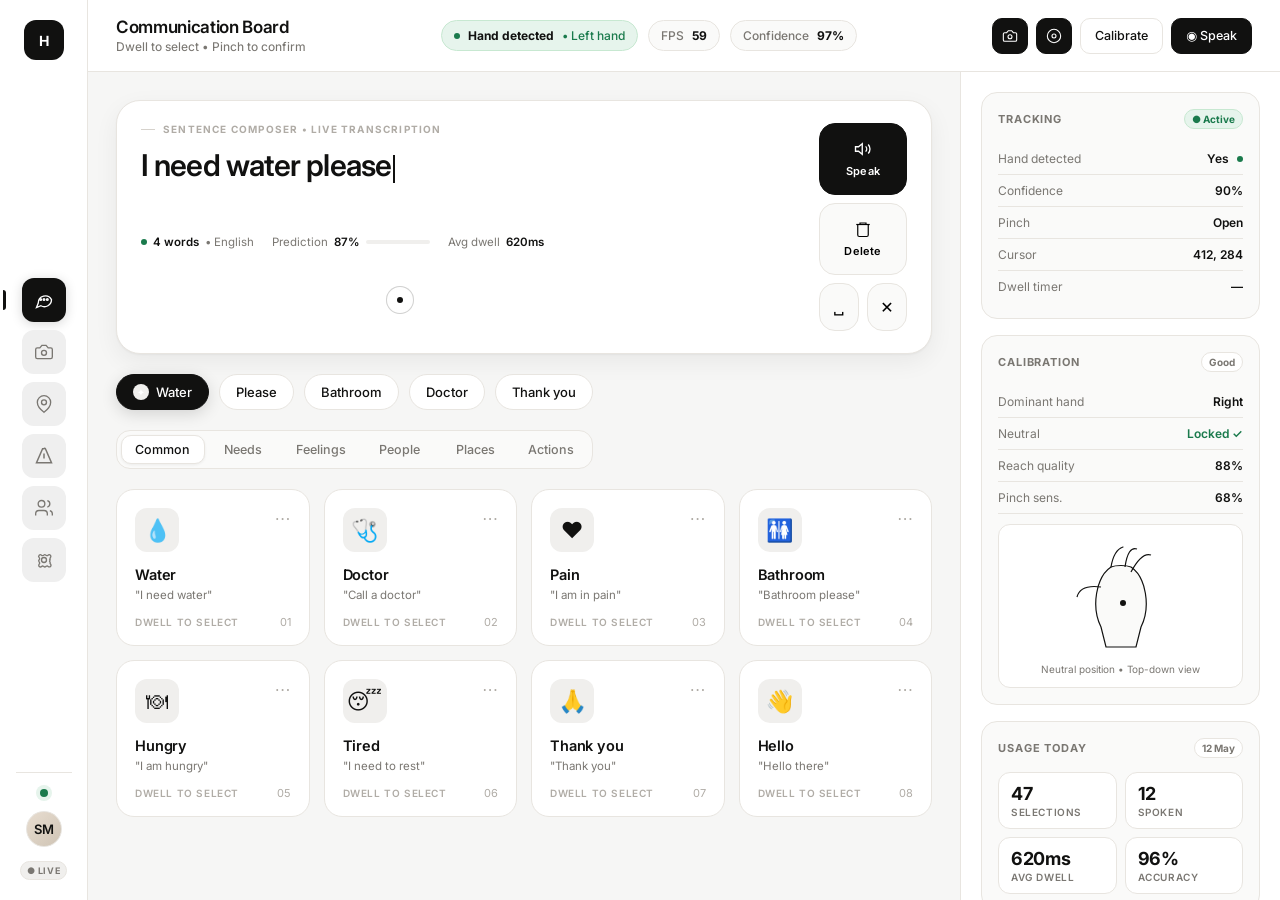
==== Index (3).html @ 5eed55e4 "Match frontend UI design with exact warm-stone aesthetic from Index (3).html" ====
<!DOCTYPE html>
<html lang="en">
<head>
<meta charset="UTF-8">
<meta name="viewport" content="width=1440, initial-scale=1">
<title>HANDVO — Assistive Communication</title>
<link rel="preconnect" href="https://fonts.googleapis.com">
<style>
@import url('https://fonts.googleapis.com/css2?family=Inter:wght@400;500;600;700&display=swap');
:root{
  --bg:#F6F6F5;
  --surface:#FFFFFF;
  --surface-2:#FAFAF9;
  --elevated:#FFFFFF;
  --border:#E8E5E0;
  --border-strong:#D6D2CC;
  --text:#111110;
  --text-2:#7A7772;
  --text-3:#B0ACA6;
  --accent:#111110;
  --accent-2:#2A2A28;
  --accent-soft:#F0EFED;
  --success:#1A7A4C;
  --success-bg:#E6F4EC;
  --warning:#8A6A00;
  --warning-bg:#FBF2D5;
  --danger:#B42318;
  --danger-bg:#FEECEB;
  --shadow:0 1px 2px rgba(17,17,16,0.04), 0 8px 24px rgba(17,17,16,0.06);
  --shadow-lg:0 2px 8px rgba(17,17,16,0.06), 0 16px 48px rgba(17,17,16,0.08);
  --r-12:12px; --r-18:18px; --r-24:24px;
  --sidebar-w:88px;
  --header-h:72px;
  --right-w:320px;
}
*{margin:0;padding:0;box-sizing:border-box}
html,body{height:100%;background:var(--bg);color:var(--text);font-family:'Inter',system-ui,-apple-system,sans-serif;-webkit-font-smoothing:antialiased;overflow:hidden;cursor:none!important}
button,input{font:inherit}
button{cursor:none!important}
::-webkit-scrollbar{width:6px;height:6px}
::-webkit-scrollbar-thumb{background:#D6D2CC;border-radius:10px}

/* LAYOUT */
.app{display:flex;height:100vh;width:100vw}
.sidebar{width:var(--sidebar-w);background:var(--surface);border-right:1px solid var(--border);display:flex;flex-direction:column;align-items:center;padding:20px 0;z-index:20;flex-shrink:0}
.logo{width:40px;height:40px;background:var(--accent);color:white;border-radius:12px;display:grid;place-items:center;font-weight:700;font-size:14px;letter-spacing:-0.02em;margin-bottom:28px}
.nav{display:flex;flex-direction:column;gap:8px;flex:1;align-items:center;justify-content:center}
.nav-item{width:44px;height:44px;border-radius:12px;display:grid;place-items:center;color:var(--text-2);position:relative;transition:all .2s;border:1px solid transparent}
.nav-item:hover{background:var(--accent-soft);color:var(--text)}
.nav-item.active{background:var(--accent);color:white;box-shadow:0 2px 12px rgba(0,0,0,0.16)}
.nav-item.active::before{content:'';position:absolute;left:-20px;top:50%;transform:translateY(-50%);width:3px;height:20px;background:var(--accent);border-radius:0 3px 3px 0}
.tooltip{position:absolute;left:64px;top:50%;transform:translateY(-50%) translateX(-6px);background:var(--accent);color:white;font-size:12px;font-weight:500;padding:6px 10px;border-radius:8px;white-space:nowrap;opacity:0;pointer-events:none;transition:.18s;z-index:100}
.nav-item:hover .tooltip{opacity:1;transform:translateY(-50%) translateX(0)}
.sidebar-bottom{display:flex;flex-direction:column;align-items:center;gap:14px;margin-top:auto;padding-top:16px;border-top:1px solid var(--border);width:56px}
.avatar{width:36px;height:36px;border-radius:50%;background:linear-gradient(135deg,#E8DDD0,#CFC4B5);border:1px solid var(--border);display:grid;place-items:center;font-size:13px;font-weight:600}
.status-dot{width:8px;height:8px;border-radius:50%;background:var(--success);box-shadow:0 0 0 4px var(--success-bg);animation:pulse 2s infinite}
.offline-badge{font-size:9px;font-weight:700;letter-spacing:.06em;padding:3px 6px;border-radius:20px;background:var(--accent-soft);color:var(--text-2);border:1px solid var(--border)}

.main{flex:1;display:flex;flex-direction:column;min-width:0;background:var(--bg)}
.header{height:var(--header-h);background:var(--surface);border-bottom:1px solid var(--border);display:flex;align-items:center;justify-content:space-between;padding:0 28px;flex-shrink:0}
.header-left h1{font-size:17px;font-weight:600;letter-spacing:-0.02em}
.header-left p{font-size:12px;color:var(--text-2);margin-top:2px;font-weight:450}
.header-center{display:flex;align-items:center;gap:10px}
.pill{display:flex;align-items:center;gap:8px;padding:7px 12px;border-radius:100px;background:var(--surface-2);border:1px solid var(--border);font-size:12px;font-weight:500;color:var(--text-2)}
.pill b{color:var(--text)}
.pill.live{border-color:#C7E8D1;background:var(--success-bg);color:var(--success)}
.pill-dot{width:6px;height:6px;border-radius:50%;background:currentColor}
.header-right{display:flex;align-items:center;gap:8px}
.h-btn{height:36px;padding:0 14px;border-radius:10px;border:1px solid var(--border);background:var(--surface);font-size:12.5px;font-weight:500;color:var(--text);display:flex;align-items:center;gap:7px;transition:all .15s}
.h-btn:hover{background:var(--accent-soft);border-color:var(--border-strong);transform:translateY(-1px)}
.h-btn.primary{background:var(--accent);color:white;border-color:var(--accent)}
.h-btn.primary:hover{background:var(--accent-2)}
.icon-btn{width:36px;height:36px;border-radius:10px;border:1px solid var(--border);background:var(--surface);display:grid;place-items:center;color:var(--text-2);transition:.15s}
.icon-btn:hover{background:var(--accent-soft);color:var(--text)}
.icon-btn.active{background:var(--accent);color:white;border-color:var(--accent)}

/* CONTENT */
.content-area{flex:1;display:flex;overflow:hidden}
.center{flex:1;overflow-y:auto;padding:28px;display:flex;flex-direction:column;gap:20px}
.right{width:var(--right-w);background:var(--surface);border-left:1px solid var(--border);padding:20px;display:flex;flex-direction:column;gap:16px;overflow-y:auto;flex-shrink:0}

/* COMPOSER */
.composer{background:var(--elevated);border:1px solid var(--border);border-radius:var(--r-24);padding:22px 24px;box-shadow:var(--shadow);display:flex;gap:20px}
.composer-main{flex:1;min-width:0}
.composer-label{font-size:10px;font-weight:700;letter-spacing:.12em;color:var(--text-3);text-transform:uppercase;margin-bottom:12px;display:flex;align-items:center;gap:8px}
.composer-label i{width:14px;height:1px;background:var(--border-strong);display:inline-block}
.sentence{font-size:30px;font-weight:600;letter-spacing:-0.03em;line-height:1.2;min-height:72px;word-break:break-word}
.sentence .cursor{display:inline-block;width:2px;height:28px;background:var(--text);margin-left:2px;vertical-align:text-bottom;animation:blink 1s step-end infinite}
.meta-row{display:flex;gap:18px;margin-top:16px}
.meta{font-size:11.5px;color:var(--text-2);display:flex;align-items:center;gap:6px}
.meta b{color:var(--text);font-weight:600}
.conf-bar{width:64px;height:4px;background:var(--accent-soft);border-radius:10px;overflow:hidden}
.conf-fill{height:100%;background:var(--accent);border-radius:10px;transition:width .6s ease}
.composer-actions{display:flex;flex-direction:column;gap:8px}
.act-btn{width:88px;height:72px;border-radius:16px;border:1px solid var(--border);background:var(--surface-2);display:flex;flex-direction:column;align-items:center;justify-content:center;gap:6px;transition:all .18s}
.act-btn:hover{transform:translateY(-2px);box-shadow:var(--shadow);border-color:var(--border-strong);background:var(--surface)}
.act-btn.primary{background:var(--accent);color:white;border-color:var(--accent)}
.act-btn.primary:hover{background:var(--accent-2)}
.act-btn span{font-size:11px;font-weight:600;letter-spacing:.02em}

/* CHIPS */
.chips{display:flex;gap:10px;flex-wrap:wrap}
.chip{padding:9px 16px;border-radius:100px;border:1px solid var(--border);background:var(--surface);font-size:13px;font-weight:500;color:var(--text);transition:all .18s;display:flex;align-items:center;gap:7px}
.chip:hover{transform:translateY(-1px);box-shadow:var(--shadow);border-color:var(--border-strong)}
.chip.selected{background:var(--accent);color:white;border-color:var(--accent);box-shadow:0 4px 16px rgba(0,0,0,0.14)}
.chip .spark{width:16px;height:16px;border-radius:50%;background:var(--accent-soft);display:grid;place-items:center;font-size:10px}

/* SEGMENTED */
.seg{position:relative;display:flex;background:var(--surface-2);border:1px solid var(--border);border-radius:14px;padding:4px;gap:2px;width:fit-content}
.seg-indicator{position:absolute;top:4px;left:4px;height:calc(100% - 8px);background:var(--surface);border:1px solid var(--border);border-radius:10px;box-shadow:0 1px 3px rgba(0,0,0,0.06);transition:all .32s cubic-bezier(.2,.8,.2,1);z-index:0}
.seg-btn{position:relative;z-index:1;padding:7px 14px;border-radius:10px;border:0;background:transparent;font-size:12.5px;font-weight:500;color:var(--text-2);transition:color .2s;min-width:74px;text-align:center}
.seg-btn.active{color:var(--text)}

/* GRID */
.phrase-grid{display:grid;grid-template-columns:repeat(4,1fr);gap:14px}
.p-card{background:var(--surface);border:1px solid var(--border);border-radius:var(--r-18);padding:18px 18px 16px;position:relative;overflow:hidden;transition:all .2s;min-height:150px;display:flex;flex-direction:column}
.p-card:hover{transform:translateY(-3px);box-shadow:var(--shadow-lg);border-color:var(--border-strong)}
.p-card.selected{border-color:var(--accent);box-shadow:0 0 0 2px var(--accent)}
.p-card.selected .p-icon{background:var(--accent);color:white}
.p-card.dwell .dwell-ring{opacity:1}
.p-top{display:flex;justify-content:space-between;align-items:flex-start;margin-bottom:14px}
.p-icon{width:44px;height:44px;border-radius:12px;background:var(--accent-soft);display:grid;place-items:center;font-size:22px;transition:.2s}
.p-dots{color:var(--text-3)}
.p-title{font-size:14.5px;font-weight:600;letter-spacing:-0.01em;margin-bottom:4px}
.p-desc{font-size:11.5px;color:var(--text-2);line-height:1.4}
.p-foot{margin-top:auto;padding-top:12px;display:flex;align-items:center;justify-content:space-between}
.p-hint{font-size:10px;font-weight:600;letter-spacing:.06em;color:var(--text-3);text-transform:uppercase}
.dwell-ring{position:absolute;inset:0;opacity:0;transition:opacity .15s;pointer-events:none}
.dwell-ring svg{position:absolute;top:10px;right:10px;transform:rotate(-90deg)}

/* VIRTUAL CURSOR */
#vCursor{position:fixed;left:0;top:0;pointer-events:none;z-index:9999;mix-blend-mode:normal;transition:transform .08s linear}
.vc-dot{position:absolute;left:50%;top:50%;transform:translate(-50%,-50%);width:6px;height:6px;background:var(--text);border-radius:50%;box-shadow:0 0 0 2px white}
.vc-ring{position:absolute;left:50%;top:50%;transform:translate(-50%,-50%);width:28px;height:28px;border:1px solid rgba(17,17,16,0.18);border-radius:50%;background:rgba(255,255,255,0.6);backdrop-filter:blur(4px);transition:all .2s}
#vCursor.hovering .vc-ring{width:56px;height:56px;border-color:var(--text);background:rgba(255,255,255,0.9);box-shadow:0 4px 16px rgba(0,0,0,0.12)}
.vc-progress{position:absolute;left:50%;top:50%;transform:translate(-50%,-50%) rotate(-90deg);width:60px;height:60px;opacity:0;transition:opacity .15s}
#vCursor.hovering .vc-progress{opacity:1}
.vc-progress circle{fill:none;stroke:var(--accent);stroke-width:2.5;stroke-linecap:round;stroke-dasharray:157;stroke-dashoffset:157;transition:stroke-dashoffset .05s linear}
.vc-pulse{position:absolute;left:50%;top:50%;transform:translate(-50%,-50%);width:28px;height:28px;border-radius:50%;border:1px solid rgba(17,17,16,0.08);animation:pulseRing 1.8s infinite}

/* RIGHT PANEL */
.r-card{background:var(--surface-2);border:1px solid var(--border);border-radius:16px;padding:16px}
.r-head{display:flex;align-items:center;justify-content:space-between;margin-bottom:14px}
.r-title{font-size:11px;font-weight:700;letter-spacing:.08em;text-transform:uppercase;color:var(--text-2)}
.r-badge{font-size:10px;font-weight:700;padding:3px 7px;border-radius:20px;background:var(--surface);border:1px solid var(--border);color:var(--text-2)}
.metric{display:flex;justify-content:space-between;align-items:center;padding:8px 0;border-bottom:1px solid var(--border);gap:12px}
.metric:last-child{border:0}
.metric-label{font-size:12px;color:var(--text-2)}
.metric-val{font-size:12px;font-weight:600;display:flex;align-items:center;gap:8px}
.bar{height:4px;background:var(--border);border-radius:10px;overflow:hidden;flex:1;max-width:96px}
.bar-fill{height:100%;background:var(--text);border-radius:10px;transition:width .8s}
.hand-svg-wrap{background:var(--surface);border:1px solid var(--border);border-radius:12px;padding:12px;display:grid;place-items:center;margin-top:10px}
.stat-grid{display:grid;grid-template-columns:1fr 1fr;gap:8px;margin-top:12px}
.stat{background:var(--surface);border:1px solid var(--border);border-radius:12px;padding:10px 12px}
.stat-n{font-size:18px;font-weight:700;letter-spacing:-0.02em}
.stat-l{font-size:10px;font-weight:600;letter-spacing:.06em;color:var(--text-2);text-transform:uppercase;margin-top:2px}

/* PAGES */
.page{display:none;flex:1;overflow:auto;padding:28px}
.page.active{display:flex;flex-direction:column}
.page-inner{max-width:1080px;width:100%;margin:0 auto}
.cam-layout{display:flex;gap:20px;flex:1}
.cam-preview{flex:1;background:#0E0E0D;border-radius:24px;position:relative;overflow:hidden;min-height:520px;display:grid;place-items:center;border:1px solid #1E1E1D}
.cam-placeholder{color:#3A3A38;text-align:center}
.skeleton{position:absolute;inset:0}
.skeleton-point{position:absolute;width:10px;height:10px;background:white;border:2px solid var(--accent);border-radius:50%;transform:translate(-50%,-50%);box-shadow:0 2px 8px rgba(0,0,0,0.4)}
.skeleton-line{position:absolute;height:2px;background:rgba(255,255,255,0.28);transform-origin:left center}
.cam-inspector{width:300px;display:flex;flex-direction:column;gap:14px}

/* CALIB */
.steps{display:flex;gap:8px;margin:20px 0}
.step-dot{flex:1;height:4px;background:var(--border);border-radius:10px;overflow:hidden}
.step-dot-fill{height:100%;background:var(--accent);width:0%;transition:width .5s}
.calib-card{background:var(--surface);border:1px solid var(--border);border-radius:24px;padding:32px;box-shadow:var(--shadow);max-width:720px}
.target-area{width:100%;height:320px;background:var(--surface-2);border:1px dashed var(--border);border-radius:18px;position:relative;overflow:hidden;margin-top:20px}
.target{position:absolute;width:64px;height:64px;border-radius:50%;border:2px solid var(--accent);background:var(--surface);display:grid;place-items:center;box-shadow:var(--shadow);animation:float 3s ease-in-out infinite;transition:all .3s}
.target.hit{background:var(--accent);color:white;transform:scale(0.1);opacity:0}

/* EMERGENCY */
.emergency{position:fixed;inset:0;z-index:50;background:var(--bg);display:none;flex-direction:column;padding:28px}
.emergency.open{display:flex}
.em-grid{display:grid;grid-template-columns:repeat(3,1fr);gap:16px;flex:1;margin-top:20px}
.em-btn{background:var(--surface);border:1px solid var(--border);border-radius:24px;padding:24px;display:flex;flex-direction:column;justify-content:center;gap:12px;transition:all .2s;min-height:160px}
.em-btn:hover{transform:translateY(-3px);box-shadow:var(--shadow-lg);border-color:var(--accent)}
.em-btn.critical{background:var(--accent);color:white;border-color:var(--accent)}
.em-btn.critical:hover{background:var(--accent-2)}
.em-btn b{font-size:22px;font-weight:700;letter-spacing:-0.02em;line-height:1.1}
.em-btn span{font-size:12px;opacity:.7}
.speaking{position:fixed;left:50%;top:28px;transform:translateX(-50%);background:var(--accent);color:white;padding:12px 20px;border-radius:100px;display:flex;align-items:center;gap:10px;font-size:13px;font-weight:600;box-shadow:var(--shadow-lg);z-index:100;opacity:0;pointer-events:none;transition:.3s}
.speaking.show{opacity:1;transform:translateX(-50%) translateY(0)}
.wave{display:flex;gap:2px}
.wave i{display:block;width:3px;height:14px;background:white;border-radius:10px;animation:wave .8s infinite}
.wave i:nth-child(2){animation-delay:.1s}.wave i:nth-child(3){animation-delay:.2s}

/* PROFILES */
.profiles-grid{display:grid;grid-template-columns:repeat(3,1fr);gap:16px}
.profile-card{background:var(--surface);border:1px solid var(--border);border-radius:20px;padding:20px;transition:.2s;cursor:none!important}
.profile-card:hover{transform:translateY(-2px);box-shadow:var(--shadow)}
.profile-card.active{border-color:var(--accent);box-shadow:0 0 0 2px var(--accent)}
.p-avatar{width:48px;height:48px;border-radius:50%;background:var(--accent-soft);border:1px solid var(--border);display:grid;place-items:center;font-weight:700;margin-bottom:14px}

/* SETTINGS */
.settings-groups{display:flex;flex-direction:column;gap:20px;max-width:720px}
.s-group{background:var(--surface);border:1px solid var(--border);border-radius:20px;padding:20px 22px}
.s-group h3{font-size:13px;font-weight:600;margin-bottom:16px;letter-spacing:-0.01em}
.s-row{display:flex;align-items:center;justify-content:space-between;padding:12px 0;border-bottom:1px solid var(--border);gap:20px}
.s-row:last-child{border:0}
.s-label{font-size:13px;font-weight:500}
.s-sub{font-size:11px;color:var(--text-2);margin-top:2px}
.range{width:160px;accent-color:var(--accent)}
.toggle{width:44px;height:26px;background:var(--border);border-radius:100px;position:relative;transition:.2s;cursor:none!important;border:1px solid transparent}
.toggle.on{background:var(--accent)}
.toggle::after{content:'';position:absolute;left:2px;top:2px;width:20px;height:20px;background:white;border-radius:50%;box-shadow:0 1px 3px rgba(0,0,0,0.2);transition:.2s}
.toggle.on::after{transform:translateX(18px)}

@keyframes blink{50%{opacity:0}}
@keyframes pulse{0%{box-shadow:0 0 0 0 rgba(26,122,76,0.4)}70%{box-shadow:0 0 0 8px rgba(26,122,76,0)}100%{box-shadow:0 0 0 0 rgba(26,122,76,0)}}
@keyframes pulseRing{0%{transform:translate(-50%,-50%) scale(1);opacity:.5}100%{transform:translate(-50%,-50%) scale(1.8);opacity:0}}
@keyframes float{0%,100%{transform:translateY(0)}50%{transform:translateY(-8px)}}
@keyframes wave{0%,100%{height:6px}50%{height:18px}}
</style>
</head>
<body>
<div class="app">
  <aside class="sidebar">
    <div class="logo">H</div>
    <nav class="nav" id="nav">
      <button class="nav-item active" data-page="comm"><svg width="20" height="20" viewBox="0 0 24 24" fill="none" stroke="currentColor" stroke-width="1.6"><path d="M21 11.5a8.5 8.5 0 0 1-12.7 7.4L3 21l2.1-5.3A8.5 8.5 0 0 1 21 11.5Z"/><circle cx="8" cy="11.5" r="1"/><circle cx="12" cy="11.5" r="1"/><circle cx="16" cy="11.5" r="1"/></svg><span class="tooltip">Communication</span></button>
      <button class="nav-item" data-page="camera"><svg width="20" height="20" viewBox="0 0 24 24" fill="none" stroke="currentColor" stroke-width="1.6"><path d="M14.5 4h-5L7 7H4a2 2 0 0 0-2 2v9a2 2 0 0 0 2 2h16a2 2 0 0 0 2-2V9a2 2 0 0 0-2-2h-3l-2.5-3Z"/><circle cx="12" cy="13" r="3"/></svg><span class="tooltip">Camera</span></button>
      <button class="nav-item" data-page="calib"><svg width="20" height="20" viewBox="0 0 24 24" fill="none" stroke="currentColor" stroke-width="1.6"><path d="M12 22s8-6 8-12a8 8 0 1 0-16 0c0 6 8 12 8 12Z"/><circle cx="12" cy="10" r="3"/></svg><span class="tooltip">Calibration</span></button>
      <button class="nav-item" data-page="emergency"><svg width="20" height="20" viewBox="0 0 24 24" fill="none" stroke="currentColor" stroke-width="1.8"><path d="M12 9v6"/><path d="M12 17h.01"/><path d="M10.3 3.3 3 20h18l-7.3-16.7a1 1 0 0 0-1.8 0Z"/></svg><span class="tooltip">Emergency</span></button>
      <button class="nav-item" data-page="profiles"><svg width="20" height="20" viewBox="0 0 24 24" fill="none" stroke="currentColor" stroke-width="1.6"><path d="M16 21v-2a4 4 0 0 0-4-4H6a4 4 0 0 0-4 4v2"/><circle cx="9" cy="7" r="4"/><path d="M22 21v-2a4 4 0 0 0-3-3.87"/><path d="M16 3.13a4 4 0 0 1 0 7.75"/></svg><span class="tooltip">Profiles</span></button>
      <button class="nav-item" data-page="settings"><svg width="20" height="20" viewBox="0 0 24 24" fill="none" stroke="currentColor" stroke-width="1.6"><circle cx="12" cy="12" r="3"/><path d="M19.4 15a1.65 1.65 0 0 0 .33 1.82l.06.06a2 2 0 1 1-2.83 2.83l-.06-.06A1.65 1.65 0 0 0 15 19.4a1.65 1.65 0 0 0-1 .6 1.65 1.65 0 0 1-2 0 1.65 1.65 0 0 0-1-.6 1.65 1.65 0 0 0-1.82.33l-.06.06a2 2 0 1 1-2.83-2.83l.06-.06A1.65 1.65 0 0 0 6.6 15a1.65 1.65 0 0 0-.6-1 1.65 1.65 0 0 1 0-2c.26-.26.44-.59.6-1A1.65 1.65 0 0 0 6.27 9.18l-.06-.06A2 2 0 1 1 9.04 6.29l.06.06A1.65 1.65 0 0 0 10.92 6.6c.26-.16.59-.34 1-.6a1.65 1.65 0 0 1 2 0c.26.26.59.44 1 .6A1.65 1.65 0 0 0 16.74 6.27l.06-.06A2 2 0 1 1 19.63 9.04l-.06.06A1.65 1.65 0 0 0 19.4 10.92c-.16.26-.34.59-.6 1a1.65 1.65 0 0 1 0 2c.26.26.44.59.6 1Z"/></svg><span class="tooltip">Settings</span></button>
    </nav>
    <div class="sidebar-bottom">
      <div class="status-dot"></div>
      <div class="avatar">SM</div>
      <div class="offline-badge">● LIVE</div>
    </div>
  </aside>

  <main class="main">
    <header class="header">
      <div class="header-left">
        <h1 id="pageTitle">Communication Board</h1>
        <p id="pageSub">Dwell to select • Pinch to confirm</p>
      </div>
      <div class="header-center" id="headerCenter">
        <div class="pill live"><span class="pill-dot"></span><b id="trackingStatus">Hand detected</b> • Left hand</div>
        <div class="pill">FPS <b id="fpsVal">60</b></div>
        <div class="pill">Confidence <b id="confVal">94%</b></div>
      </div>
      <div class="header-right">
        <button class="icon-btn active" id="camToggle" title="Camera"><svg width="16" height="16" viewBox="0 0 24 24" fill="none" stroke="currentColor" stroke-width="1.6"><path d="M14.5 4h-5L7 7H4a2 2 0 0 0-2 2v9a2 2 0 0 0 2 2h16a2 2 0 0 0 2-2V9a2 2 0 0 0-2-2h-3l-2.5-3Z"/><circle cx="12" cy="13" r="3"/></svg></button>
        <button class="icon-btn active" id="cursorToggle" title="Cursor"><svg width="16" height="16" viewBox="0 0 24 24" fill="none" stroke="currentColor" stroke-width="1.6"><circle cx="12" cy="12" r="10"/><circle cx="12" cy="12" r="3"/></svg></button>
        <button class="h-btn" id="calibBtn">Calibrate</button>
        <button class="h-btn primary" id="speakHeaderBtn">◉ Speak</button>
      </div>
    </header>

    <div class="content-area" id="contentArea">
      <!-- COMM -->
      <section class="center" id="page-comm">
        <div class="composer">
          <div class="composer-main">
            <div class="composer-label"><i></i> Sentence Composer • Live transcription</div>
            <div class="sentence" id="sentenceText">I need water please<span class="cursor"></span></div>
            <div class="meta-row">
              <div class="meta"><span style="width:6px;height:6px;background:var(--success);border-radius:50%;display:inline-block"></span> <b id="wordCount">4 words</b> • English</div>
              <div class="meta">Prediction <b id="predConf">87%</b> <span class="conf-bar"><span class="conf-fill" id="confFill" style="width:87%"></span></span></div>
              <div class="meta">Avg dwell <b>620ms</b></div>
            </div>
          </div>
          <div class="composer-actions">
            <button class="act-btn primary" id="btnSpeak"><svg width="18" height="18" viewBox="0 0 24 24" fill="none" stroke="currentColor" stroke-width="1.8"><polygon points="11 5 6 9 2 9 2 15 6 15 11 19 11 5"/><path d="M15.5 8.5a5 5 0 0 1 0 7"/><path d="M19 6a9 9 0 0 1 0 12"/></svg><span>Speak</span></button>
            <button class="act-btn" id="btnDelete"><svg width="18" height="18" viewBox="0 0 24 24" fill="none" stroke="currentColor" stroke-width="1.6"><path d="M3 6h18"/><path d="M19 6v14a2 2 0 0 1-2 2H7a2 2 0 0 1-2-2V6"/><path d="M8 6V4h8v2"/></svg><span>Delete</span></button>
            <div style="display:flex;gap:8px">
              <button class="act-btn" style="width:40px;height:48px" id="btnSpace">␣</button>
              <button class="act-btn" style="width:40px;height:48px" id="btnClear">✕</button>
            </div>
          </div>
        </div>

        <div class="chips" id="chips">
          <button class="chip selected"><span class="spark">✦</span> Water</button>
          <button class="chip">Please</button>
          <button class="chip">Bathroom</button>
          <button class="chip">Doctor</button>
          <button class="chip">Thank you</button>
        </div>

        <div class="seg" id="seg">
          <div class="seg-indicator" id="segInd"></div>
          <button class="seg-btn active" data-cat="Common">Common</button>
          <button class="seg-btn" data-cat="Needs">Needs</button>
          <button class="seg-btn" data-cat="Feelings">Feelings</button>
          <button class="seg-btn" data-cat="People">People</button>
          <button class="seg-btn" data-cat="Places">Places</button>
          <button class="seg-btn" data-cat="Actions">Actions</button>
        </div>

        <div class="phrase-grid" id="phraseGrid"></div>
      </section>

      <!-- CAMERA -->
      <section class="page" id="page-camera">
        <div class="page-inner">
          <div style="display:flex;justify-content:space-between;align-items:center;margin-bottom:20px">
            <div><h2 style="font-size:20px;font-weight:700;letter-spacing:-0.02em">Camera & Tracking</h2><p style="font-size:12px;color:var(--text-2);margin-top:4px">21-point hand model • Real-time skeleton overlay</p></div>
            <div class="pill live"><span class="pill-dot"></span> Tracking active</div>
          </div>
          <div class="cam-layout">
            <div class="cam-preview" id="camPreview">
              <div class="cam-placeholder">
                <svg width="120" height="120" viewBox="0 0 120 120" fill="none"><rect x="10" y="10" width="100" height="70" rx="12" stroke="#2A2A2A" stroke-width="1.2" stroke-dasharray="6 6"/><circle cx="60" cy="40" r="12" stroke="#2A2A2A" stroke-width="1.2"/><path d="M40 60 Q60 90 80 60" stroke="#2A2A2A" stroke-width="1.2" fill="none"/></svg>
                <div style="font-size:11px;margin-top:12px;letter-spacing:.08em;text-transform:uppercase">Webcam feed • 1280×720</div>
              </div>
              <div class="skeleton" id="skeleton"></div>
            </div>
            <div class="cam-inspector">
              <div class="r-card"><div class="r-head"><span class="r-title">Landmarks</span><span class="r-badge" id="landmarkCount">21 pts</span></div><div id="landmarksList"></div></div>
              <div class="r-card"><div class="r-head"><span class="r-title">Metrics</span></div><div class="metric"><span class="metric-label">Pinch distance</span><span class="metric-val" id="pinchVal">24mm</span></div><div class="metric"><span class="metric-label">FPS</span><span class="metric-val" id="camFps">60 fps</span></div><div class="metric"><span class="metric-label">Confidence</span><span class="metric-val"><span class="bar"><span class="bar-fill" id="camConfBar" style="width:92%"></span></span>92%</span></div></div>
            </div>
          </div>
        </div>
      </section>

      <!-- CALIB -->
      <section class="page" id="page-calib">
        <div class="page-inner">
          <h2 style="font-size:20px;font-weight:700">Calibration Wizard</h2><p style="font-size:12px;color:var(--text-2);margin-top:4px">5 steps • Takes ~90 seconds</p>
          <div class="steps" id="calibSteps"><div class="step-dot"><div class="step-dot-fill" style="width:100%"></div></div><div class="step-dot"><div class="step-dot-fill" style="width:100%"></div></div><div class="step-dot"><div class="step-dot-fill" style="width:40%"></div></div><div class="step-dot"><div class="step-dot-fill" style="width:0%"></div></div><div class="step-dot"><div class="step-dot-fill" style="width:0%"></div></div></div>
          <div class="calib-card" id="calibCard"></div>
        </div>
      </section>

      <!-- PROFILES -->
      <section class="page" id="page-profiles">
        <div class="page-inner">
          <h2 style="font-size:20px;font-weight:700">Profiles</h2><p style="font-size:12px;color:var(--text-2);margin-top:4px">Switch active user • Personal dwell & sensitivity</p>
          <div class="profiles-grid" id="profilesGrid" style="margin-top:20px"></div>
        </div>
      </section>

      <!-- SETTINGS -->
      <section class="page" id="page-settings">
        <div class="page-inner">
          <h2 style="font-size:20px;font-weight:700">Settings</h2>
          <div class="settings-groups" style="margin-top:20px">
            <div class="s-group"><h3>Accessibility</h3>
              <div class="s-row"><div><div class="s-label">Dwell time</div><div class="s-sub">Time to select a card</div></div><div style="display:flex;align-items:center;gap:12px"><input type="range" class="range" min="400" max="1500" value="800" id="dwellRange"><span class="metric-val" id="dwellVal">800ms</span></div></div>
              <div class="s-row"><div><div class="s-label">Cursor size</div><div class="s-sub">Virtual cursor radius</div></div><input type="range" class="range" min="20" max="60" value="28"></div>
              <div class="s-row"><div><div class="s-label">High contrast</div><div class="s-sub">Increase border & text contrast</div></div><div class="toggle" data-toggle></div></div>
              <div class="s-row"><div><div class="s-label">Sound feedback</div><div class="s-sub">Click on selection</div></div><div class="toggle on" data-toggle></div></div>
            </div>
            <div class="s-group"><h3>Tracking</h3>
              <div class="s-row"><div><div class="s-label">Dominant hand</div><div class="s-sub">Left / Right</div></div><div style="display:flex;gap:8px"><button class="h-btn" style="height:32px">Left</button><button class="h-btn primary" style="height:32px">Right</button></div></div>
              <div class="s-row"><div><div class="s-label">Pinch sensitivity</div><div class="s-sub">Threshold for pinch gesture</div></div><input type="range" class="range" min="0" max="100" value="68"></div>
              <div class="s-row"><div><div class="s-label">Smoothing</div><div class="s-sub">Cursor lag vs jitter</div></div><input type="range" class="range" min="0" max="100" value="72"></div>
            </div>
            <div class="s-group"><h3>Speech</h3>
              <div class="s-row"><div><div class="s-label">Voice</div><div class="s-sub">System voice pack</div></div><div class="pill">Ava • Natural</div></div>
              <div class="s-row"><div><div class="s-label">Speed</div></div><input type="range" class="range" min="0" max="100" value="55"></div>
              <div class="s-row"><div><div class="s-label">Volume</div></div><input type="range" class="range" min="0" max="100" value="80"></div>
            </div>
          </div>
        </div>
      </section>

      <!-- RIGHT PANEL -->
      <aside class="right" id="rightPanel">
        <div class="r-card">
          <div class="r-head"><span class="r-title">Tracking</span><span class="r-badge" style="background:var(--success-bg);color:var(--success);border-color:#C7E8D1">● Active</span></div>
          <div class="metric"><span class="metric-label">Hand detected</span><span class="metric-val">Yes <span style="width:6px;height:6px;background:var(--success);border-radius:50%"></span></span></div>
          <div class="metric"><span class="metric-label">Confidence</span><span class="metric-val"><span class="bar"><span class="bar-fill" id="rightConfBar" style="width:94%"></span></span><span id="rightConf">94%</span></span></div>
          <div class="metric"><span class="metric-label">Pinch</span><span class="metric-val"><span class="bar"><span class="bar-fill" id="pinchBar" style="width:22%"></span></span><span id="rightPinch">Open</span></span></div>
          <div class="metric"><span class="metric-label">Cursor</span><span class="metric-val" id="cursorPos">412, 284</span></div>
          <div class="metric"><span class="metric-label">Dwell timer</span><span class="metric-val" id="dwellTimer">—</span></div>
        </div>
        <div class="r-card">
          <div class="r-head"><span class="r-title">Calibration</span><span class="r-badge">Good</span></div>
          <div class="metric"><span class="metric-label">Dominant hand</span><span class="metric-val">Right</span></div>
          <div class="metric"><span class="metric-label">Neutral</span><span class="metric-val" style="color:var(--success)">Locked ✓</span></div>
          <div class="metric"><span class="metric-label">Reach quality</span><span class="metric-val"><span class="bar"><span class="bar-fill" style="width:88%"></span></span>88%</span></div>
          <div class="metric"><span class="metric-label">Pinch sens.</span><span class="metric-val"><span class="bar"><span class="bar-fill" style="width:68%"></span></span>68%</span></div>
          <div class="hand-svg-wrap">
            <svg width="160" height="120" viewBox="0 0 160 120" fill="none"><path d="M60 90 C50 70 55 40 70 30 C75 28 85 28 90 30 C105 40 110 70 100 90 L95 110 L65 110 Z" stroke="#111110" stroke-width="1.2" fill="#FAFAF9"/><path d="M70 30 C72 18 76 12 82 10" stroke="#111110" stroke-width="1.2" stroke-linecap="round"/><path d="M84 30 C86 16 90 10 96 12" stroke="#111110" stroke-width="1.2"/><path d="M90 35 C98 20 104 16 110 18" stroke="#111110" stroke-width="1.2"/><path d="M60 50 C45 48 38 52 36 60" stroke="#111110" stroke-width="1.2"/><circle cx="82" cy="66" r="3" fill="#111110"/></svg>
            <div style="font-size:10px;color:var(--text-2);margin-top:6px">Neutral position • Top-down view</div>
          </div>
        </div>
        <div class="r-card">
          <div class="r-head"><span class="r-title">Usage today</span><span class="r-badge">12 May</span></div>
          <div class="stat-grid">
            <div class="stat"><div class="stat-n" id="statSel">47</div><div class="stat-l">Selections</div></div>
            <div class="stat"><div class="stat-n" id="statSpoken">12</div><div class="stat-l">Spoken</div></div>
            <div class="stat"><div class="stat-n">620ms</div><div class="stat-l">Avg dwell</div></div>
            <div class="stat"><div class="stat-n">96%</div><div class="stat-l">Accuracy</div></div>
          </div>
        </div>
      </aside>
    </div>
  </main>

  <div class="emergency" id="emergencyPage">
    <div style="display:flex;justify-content:space-between;align-items:center">
      <div><h2 style="font-size:28px;font-weight:800;letter-spacing:-0.03em">Emergency Mode</h2><p style="font-size:13px;color:var(--text-2);margin-top:4px">Large targets • One tap to speak • Calm design</p></div>
      <button class="h-btn" id="exitEmergency">Exit emergency</button>
    </div>
    <div class="em-grid" id="emGrid"></div>
  </div>

  <div class="speaking" id="speakingToast"><div class="wave"><i></i><i></i><i></i></div><span id="speakingText">Speaking: I need water please</span></div>

  <div id="vCursor"><div class="vc-pulse"></div><div class="vc-ring"></div><div class="vc-dot"></div><svg class="vc-progress" viewBox="0 0 60 60"><circle cx="30" cy="30" r="25" id="vcProg"></circle></svg></div>
</div>

<script>
const phrasesDB={
 Common:[
  {icon:'💧',title:'Water',desc:'"I need water"',sentence:'water'},
  {icon:'🩺',title:'Doctor',desc:'"Call a doctor"',sentence:'doctor'},
  {icon:'❤',title:'Pain',desc:'"I am in pain"',sentence:'I am in pain'},
  {icon:'🚻',title:'Bathroom',desc:'"Bathroom please"',sentence:'bathroom'},
  {icon:'🍽',title:'Hungry',desc:'"I am hungry"',sentence:'I am hungry'},
  {icon:'😴',title:'Tired',desc:'"I need to rest"',sentence:'I need to rest'},
  {icon:'🙏',title:'Thank you',desc:'"Thank you"',sentence:'thank you'},
  {icon:'👋',title:'Hello',desc:'"Hello there"',sentence:'hello'},
 ],
 Needs:[
  {icon:'💧',title:'Water',desc:'"I need water please"',sentence:'I need water please'},
  {icon:'🍞',title:'Food',desc:'"I need food"',sentence:'I need food'},
  {icon:'💊',title:'Medicine',desc:'"My medicine"',sentence:'my medicine please'},
  {icon:'🌡',title:'Cold',desc:'"I am cold"',sentence:'I am cold'},
  {icon:'🪟',title:'Air',desc:'"Open window"',sentence:'open the window'},
  {icon:'🔌',title:'Charger',desc:'"Need charger"',sentence:'charger please'},
  {icon:'📱',title:'Phone',desc:'"My phone"',sentence:'where is my phone'},
  {icon:'🧣',title:'Blanket',desc:'"Need blanket"',sentence:'I need a blanket'},
 ],
 Feelings:[
  {icon:'😊',title:'Happy',desc:'"I feel happy"',sentence:'I feel happy'},
  {icon:'😔',title:'Sad',desc:'"I feel sad"',sentence:'I feel sad'},
  {icon:'😰',title:'Anxious',desc:'"I feel anxious"',sentence:'I feel anxious'},
  {icon:'😤',title:'Frustrated',desc:'"I am frustrated"',sentence:'I am frustrated'},
  {icon:'❤',title:'Loved',desc:'"I feel loved"',sentence:'I feel loved'},
  {icon:'😌',title:'Calm',desc:'"I feel calm"',sentence:'I feel calm'},
  {icon:'🥱',title:'Bored',desc:'"I am bored"',sentence:'I am bored'},
  {icon:'🤗',title:'Grateful',desc:'"I am grateful"',sentence:'I am grateful'},
 ],
 People:[
  {icon:'👩',title:'Mother',desc:'"Call mother"',sentence:'mother'},
  {icon:'👨',title:'Father',desc:'"Call father"',sentence:'father'},
  {icon:'👩‍⚕️',title:'Nurse',desc:'"Need nurse"',sentence:'nurse please'},
  {icon:'👨‍⚕️',title:'Doctor',desc:'"Need doctor"',sentence:'doctor please'},
  {icon:'👫',title:'Family',desc:'"My family"',sentence:'my family'},
  {icon:'🧑',title:'Friend',desc:'"My friend"',sentence:'my friend'},
  {icon:'👧',title:'Daughter',desc:'"My daughter"',sentence:'my daughter'},
  {icon:'👦',title:'Son',desc:'"My son"',sentence:'my son'},
 ],
 Places:[
  {icon:'🏠',title:'Home',desc:'"Go home"',sentence:'I want to go home'},
  {icon:'🏥',title:'Hospital',desc:'"Hospital"',sentence:'take me to hospital'},
  {icon:'🚻',title:'Bathroom',desc:'"Bathroom"',sentence:'bathroom please'},
  {icon:'🛏',title:'Bedroom',desc:'"My bedroom"',sentence:'my bedroom'},
  {icon:'🌳',title:'Outside',desc:'"Go outside"',sentence:'I want to go outside'},
  {icon:'🪑',title:'Chair',desc:'"My chair"',sentence:'my chair please'},
  {icon:'🚗',title:'Car',desc:'"The car"',sentence:'the car'},
  {icon:'🏫',title:'Clinic',desc:'"Clinic"',sentence:'to the clinic'},
 ],
 Actions:[
  {icon:'🗣',title:'Speak',desc:'"Speak slowly"',sentence:'please speak slowly'},
  {icon:'👀',title:'Look',desc:'"Look here"',sentence:'look here please'},
  {icon:'✋',title:'Stop',desc:'"Please stop"',sentence:'please stop'},
  {icon:'▶',title:'Play',desc:'"Play music"',sentence:'play some music'},
  {icon:'📖',title:'Read',desc:'"Read to me"',sentence:'read to me'},
  {icon:'🎵',title:'Music',desc:'"I want music"',sentence:'I want music'},
  {icon:'📺',title:'TV',desc:'"Turn on TV"',sentence:'turn on the TV'},
  {icon:'💡',title:'Light',desc:'"Light on/off"',sentence:'light please'},
 ]
};
const chipMap={
  'Water':['please','cold','thank you','more'],
  'Please':['help','water','bathroom'],
  'Bathroom':['please','urgent','thank you'],
  'Doctor':['please','urgent','pain'],
  'Thank you':['so much','doctor','nurse']
};

let sentence='I need water please';
let activeCat='Common';
let dwellMs=800;
let dwellTimer=null, dwellStart=null, dwellCard=null, dwellAnim=null;
let mouseX=400,mouseY=300, cursorX=400,cursorY=300;
let selections=47, spoken=12;
let activePage='comm';

const phraseGrid=document.getElementById('phraseGrid');
const sentenceText=document.getElementById('sentenceText');
const chipsEl=document.getElementById('chips');
const vCursor=document.getElementById('vCursor');
const vcProg=document.getElementById('vcProg');

function renderPhrases(){
  const items=phrasesDB[activeCat]||phrasesDB.Common;
  phraseGrid.innerHTML=items.map((p,i)=>`
    <div class="p-card" data-sentence="${p.sentence}" data-idx="${i}">
      <div class="dwell-ring"><svg width="28" height="28" viewBox="0 0 28 28"><circle cx="14" cy="14" r="11" fill="none" stroke="var(--border)" stroke-width="2"/><circle cx="14" cy="14" r="11" fill="none" stroke="var(--accent)" stroke-width="2" stroke-dasharray="69" stroke-dashoffset="69" class="ring-prog" style="transform:rotate(-90deg);transform-origin:50% 50%;transition:stroke-dashoffset .05s linear"/></svg></div>
      <div class="p-top"><div class="p-icon">${p.icon}</div><div class="p-dots">⋯</div></div>
      <div class="p-title">${p.title}</div>
      <div class="p-desc">${p.desc}</div>
      <div class="p-foot"><span class="p-hint">Dwell to select</span><span style="font-size:11px;color:var(--text-3)">${(i+1).toString().padStart(2,'0')}</span></div>
    </div>
  `).join('');
  attachCardListeners();
  updateSegIndicator();
}
function attachCardListeners(){
  document.querySelectorAll('.p-card').forEach(card=>{
    card.addEventListener('mouseenter',()=>startDwell(card));
    card.addEventListener('mouseleave',()=>cancelDwell());
  });
}
function startDwell(card){
  cancelDwell();
  dwellCard=card;
  card.classList.add('dwell');
  vCursor.classList.add('hovering');
  dwellStart=performance.now();
  const ring=card.querySelector('.ring-prog');
  function tick(now){
    const elapsed=now-dwellStart;
    const prog=Math.min(elapsed/dwellMs,1);
    document.getElementById('dwellTimer').textContent=Math.round(elapsed)+'ms';
    document.getElementById('vcProg').style.strokeDashoffset=157 - 157*prog;
    if(ring) ring.style.strokeDashoffset=69 - 69*prog;
    if(prog>=1){
      selectCard(card);
      cancelDwell();
    }else{
      dwellAnim=requestAnimationFrame(tick);
    }
  }
  dwellAnim=requestAnimationFrame(tick);
}
function cancelDwell(){
  if(dwellAnim) cancelAnimationFrame(dwellAnim);
  dwellAnim=null;
  if(dwellCard){
    dwellCard.classList.remove('dwell');
    const ring=dwellCard.querySelector('.ring-prog');
    if(ring) ring.style.strokeDashoffset=69;
  }
  dwellCard=null;
  vCursor.classList.remove('hovering');
  document.getElementById('vcProg').style.strokeDashoffset=157;
  document.getElementById('dwellTimer').textContent='—';
}
function selectCard(card){
  const sent=card.dataset.sentence;
  addToSentence(sent);
  card.classList.add('selected');
  card.animate([{transform:'scale(1)'},{transform:'scale(0.97)'},{transform:'scale(1.02)'},{transform:'scale(1)'}],{duration:320,easing:'cubic-bezier(.2,.8,.2,1)'});
  selections++; document.getElementById('statSel').textContent=selections;
  setTimeout(()=>card.classList.remove('selected'),700);
  if(navigator.vibrate) navigator.vibrate(20);
}
function addToSentence(word){
  if(sentence==='I need water please' && selections<50) sentence='';
  if(!sentence) sentence=word;
  else if(sentence.toLowerCase().endsWith(word.toLowerCase())){}
  else sentence= sentence + ' ' + word;
  updateSentence();
  updateChips(word);
}
function updateSentence(){
  const words=sentence.trim().split(/\s+/).filter(Boolean);
  document.getElementById('wordCount').textContent=words.length+' words';
  document.getElementById('sentenceText').innerHTML=(sentence||'<span style="color:var(--text-3)">Start building a sentence…</span>')+'<span class="cursor"></span>';
  const conf= 72 + Math.floor(Math.random()*22);
  document.getElementById('predConf').textContent=conf+'%';
  document.getElementById('confFill').style.width=conf+'%';
}
function updateChips(trigger){
  const suggestions=chipMap[trigger]||['please','thank you','help','more','now'];
  chipsEl.innerHTML=suggestions.slice(0,5).map((c,i)=>`<button class="chip ${i===0?'selected':''}">${c}</button>`).join('');
  chipsEl.querySelectorAll('.chip').forEach(ch=>{
    ch.addEventListener('mouseenter',()=>startChipDwell(ch));
    ch.addEventListener('mouseleave',()=>cancelDwell());
    ch.addEventListener('click',()=>addToSentence(ch.textContent.trim()));
  });
}
function startChipDwell(ch){
  vCursor.classList.add('hovering');
  let start=performance.now();
  function tick(now){
    const p=Math.min((now-start)/500,1);
    document.getElementById('vcProg').style.strokeDashoffset=157-157*p;
    if(p>=1){ addToSentence(ch.textContent.trim()); cancelDwell(); }
    else dwellAnim=requestAnimationFrame(tick);
  }
  dwellAnim=requestAnimationFrame(tick);
}

// Segmented control
const seg=document.getElementById('seg');
const segInd=document.getElementById('segInd');
function updateSegIndicator(){
  const active=seg.querySelector('.seg-btn.active');
  if(!active) return;
  segInd.style.width=active.offsetWidth+'px';
  segInd.style.transform=`translateX(${active.offsetLeft-4}px)`;
}
seg.querySelectorAll('.seg-btn').forEach(btn=>{
  btn.addEventListener('click',()=>{
    seg.querySelectorAll('.seg-btn').forEach(b=>b.classList.remove('active'));
    btn.classList.add('active');
    activeCat=btn.dataset.cat;
    updateSegIndicator();
    renderPhrases();
  });
  btn.addEventListener('mouseenter',()=>{ vCursor.classList.add('hovering'); });
  btn.addEventListener('mouseleave',()=>{ vCursor.classList.remove('hovering'); cancelDwell(); });
});

// Virtual cursor easing
document.addEventListener('mousemove',e=>{ mouseX=e.clientX; mouseY=e.clientY; document.getElementById('cursorPos').textContent=Math.round(mouseX)+', '+Math.round(mouseY); });
(function loop(){
  cursorX += (mouseX - cursorX)*0.22;
  cursorY += (mouseY - cursorY)*0.22;
  vCursor.style.transform=`translate3d(${cursorX}px,${cursorY}px,0)`;
  requestAnimationFrame(loop);
})();

// Header actions
document.getElementById('btnSpeak').addEventListener('click',speak);
document.getElementById('speakHeaderBtn').addEventListener('click',speak);
function speak(){
  const t=document.getElementById('speakingToast');
  document.getElementById('speakingText').textContent='Speaking: '+sentence;
  t.classList.add('show');
  spoken++; document.getElementById('statSpoken').textContent=spoken;
  setTimeout(()=>t.classList.remove('show'),2400);
}
document.getElementById('btnDelete').addEventListener('click',()=>{ const w=sentence.trim().split(/\s+/); w.pop(); sentence=w.join(' '); updateSentence(); });
document.getElementById('btnSpace').addEventListener('click',()=>{ sentence+=' '; updateSentence(); });
document.getElementById('btnClear').addEventListener('click',()=>{ sentence=''; updateSentence(); chipsEl.innerHTML='<button class="chip selected"><span class="spark">✦</span> Water</button><button class="chip">Please</button><button class="chip">Bathroom</button><button class="chip">Doctor</button><button class="chip">Thank you</button>'; });
document.getElementById('dwellRange').addEventListener('input',e=>{ dwellMs=parseInt(e.target.value); document.getElementById('dwellVal').textContent=dwellMs+'ms'; });
document.querySelectorAll('[data-toggle]').forEach(el=>el.addEventListener('click',()=>el.classList.toggle('on')));

// Navigation
const pages={comm:document.getElementById('page-comm'),camera:document.getElementById('page-camera'),calib:document.getElementById('page-calib'),profiles:document.getElementById('page-profiles'),settings:document.getElementById('page-settings')};
function switchPage(name){
  activePage=name;
  Object.values(pages).forEach(p=>{ if(p) p.style.display='none'; p.classList.remove('active'); });
  document.getElementById('contentArea').style.display=name==='comm'?'flex':'none';
  if(pages[name]){ pages[name].style.display='flex'; pages[name].classList.add('active'); }
  document.querySelectorAll('.nav-item').forEach(n=>n.classList.toggle('active',n.dataset.page===name || (name==='emergency' && n.dataset.page==='emergency')));
  document.getElementById('rightPanel').style.display=name==='comm'?'flex':'none';
  document.getElementById('headerCenter').style.display=name==='comm'?'flex':'none';
  const titles={comm:['Communication Board','Dwell to select • Pinch to confirm'],camera:['Camera & Tracking','21-point hand model'],calib:['Calibration','5 steps • ~90 seconds'],profiles:['Profiles','Personal settings'],settings:['Settings','Accessibility & tracking'],emergency:['Emergency Mode','Calm focused actions']};
  document.getElementById('pageTitle').textContent=titles[name][0];
  document.getElementById('pageSub').textContent=titles[name][1];
  if(name!=='emergency') document.getElementById('emergencyPage').classList.remove('open');
}
document.querySelectorAll('.nav-item').forEach(btn=>{
  btn.addEventListener('click',()=>{
    if(btn.dataset.page==='emergency'){ document.getElementById('emergencyPage').classList.add('open'); switchPage('emergency'); renderEmergency(); return; }
    switchPage(btn.dataset.page);
  });
});
document.getElementById('calibBtn').addEventListener('click',()=>switchPage('calib'));

// Camera mock
function initCamera(){
  const sk=document.getElementById('skeleton');
  const pts=[];
  for(let i=0;i<21;i++){ pts.push({x:30+Math.random()*60,y:20+Math.random()*60}); }
  const connections=[[0,1],[1,2],[2,3],[3,4],[0,5],[5,6],[6,7],[7,8],[0,9],[9,10],[10,11],[11,12],[0,13],[13,14],[14,15],[15,16],[0,17],[17,18],[18,19],[19,20]];
  function draw(){
    sk.innerHTML='';
    connections.forEach(([a,b])=>{
      const p1=pts[a], p2=pts[b];
      const dx=p2.x-p1.x, dy=p2.y-p1.y, len=Math.hypot(dx,dy), ang=Math.atan2(dy,dx);
      const line=document.createElement('div'); line.className='skeleton-line';
      line.style.left=p1.x+'%'; line.style.top=p1.y+'%'; line.style.width=len+'%'; line.style.transform=`rotate(${ang}rad)`;
      sk.appendChild(line);
    });
    pts.forEach((p,i)=>{
      const d=document.createElement('div'); d.className='skeleton-point'; d.style.left=p.x+'%'; d.style.top=p.y+'%';
      d.style.background=i===0?'#111110':'white';
      sk.appendChild(d);
      p.x += (Math.random()-0.5)*0.6; p.y += (Math.random()-0.5)*0.6;
    });
    requestAnimationFrame(draw);
  }
  draw();
  // landmarks list
  const list=document.getElementById('landmarksList');
  setInterval(()=>{
    let html=''; for(let i=0;i<6;i++){ const x=(Math.random()*0.8+0.1).toFixed(3), y=(Math.random()*0.8+0.1).toFixed(3), z=(Math.random()*0.2).toFixed(3); html+=`<div class="metric"><span class="metric-label">#${i} ${['Wrist','Thumb','Index','Middle','Ring','Pinky'][i]||'Joint'}</span><span class="metric-val" style="font-family:monospace;font-size:10px">${x}, ${y}</span></div>`; } list.innerHTML=html;
    document.getElementById('pinchVal').textContent=(18+Math.random()*12).toFixed(1)+'mm';
    document.getElementById('camFps').textContent=(58+Math.floor(Math.random()*5))+' fps';
    document.getElementById('fpsVal').textContent=58+Math.floor(Math.random()*5);
    document.getElementById('confVal').textContent=(90+Math.floor(Math.random()*8))+'%';
    document.getElementById('rightConf').textContent=(90+Math.floor(Math.random()*8))+'%';
    document.getElementById('rightConfBar').style.width=(90+Math.random()*8)+'%';
  },180);
}
initCamera();

// Calibration
let calibStep=3;
function renderCalib(){
  const steps=[
    {title:'Choose dominant hand',desc:'Select which hand you will use to control the cursor. This affects tracking orientation and gesture thresholds.',img:'✋'},
    {title:'Neutral position',desc:'Place your hand relaxed in the center of view. We will record your natural rest position.',img:'🎯'},
    {title:'Reach corners',desc:'Move your hand to each corner marker. Keep your arm comfortable.',img:'↗'},
    {title:'Pinch calibration',desc:'Practice pinching thumb and index finger. We measure open/close distances.',img:'🤏'},
    {title:'Validation',desc:'Hit the floating targets to validate your calibration. Aim for 80%+ accuracy.',img:'✓'}
  ];
  const s=steps[calibStep-1];
  document.getElementById('calibCard').innerHTML=`
    <div style="display:flex;gap:24px;align-items:center"><div style="width:72px;height:72px;border-radius:18px;background:var(--accent-soft);display:grid;place-items:center;font-size:32px">${s.img}</div>
    <div><div style="font-size:12px;font-weight:700;letter-spacing:.08em;color:var(--text-3);text-transform:uppercase">Step ${calibStep} of 5</div><div style="font-size:20px;font-weight:700;margin-top:4px">${s.title}</div><div style="font-size:13px;color:var(--text-2);margin-top:6px;line-height:1.5">${s.desc}</div></div></div>
    <div class="target-area" id="targetArea"></div>
    <div style="display:flex;justify-content:space-between;margin-top:20px"><button class="h-btn" onclick="prevCalib()">Back</button><button class="h-btn primary" onclick="nextCalib()">${calibStep===5?'Finish calibration':'Continue'}</button></div>
  `;
  if(calibStep===5) spawnTargets();
  document.querySelectorAll('.step-dot-fill').forEach((el,i)=>{ el.style.width= i<calibStep-1?'100%': i===calibStep-1?'55%':'0%'; });
}
window.nextCalib=()=>{ if(calibStep<5){ calibStep++; renderCalib(); } else { switchPage('comm'); calibStep=1; } };
window.prevCalib=()=>{ if(calibStep>1){ calibStep--; renderCalib(); } };
function spawnTargets(){
  const area=document.getElementById('targetArea'); if(!area) return;
  for(let i=0;i<5;i++){
    const t=document.createElement('div'); t.className='target'; t.style.left=(15+Math.random()*70)+'%'; t.style.top=(15+Math.random()*60)+'%'; t.textContent=i+1;
    t.addEventListener('mouseenter',()=>{ t.classList.add('hit'); setTimeout(()=>{ t.style.left=(15+Math.random()*70)+'%'; t.style.top=(15+Math.random()*60)+'%'; t.classList.remove('hit'); },400); });
    area.appendChild(t);
  }
}
renderCalib();

// Profiles
const profiles=[{name:'Sagar M.',hand:'Right',dwell:'800ms',last:'2h ago',active:true},{name:'Aarav K.',hand:'Left',dwell:'1000ms',last:'Yesterday'},{name:'Guest',hand:'Right',dwell:'650ms',last:'3 days ago'}];
function renderProfiles(){
  document.getElementById('profilesGrid').innerHTML=profiles.map(p=>`
    <div class="profile-card ${p.active?'active':''}"><div class="p-avatar">${p.name.split(' ').map(n=>n[0]).join('')}</div><div style="font-weight:600;font-size:14px">${p.name}</div><div style="font-size:12px;color:var(--text-2);margin-top:6px;display:flex;flex-direction:column;gap:4px"><span>Hand: ${p.hand}</span><span>Dwell: ${p.dwell}</span><span>Last: ${p.last}</span></div>${p.active?'<div style="margin-top:12px;font-size:10px;font-weight:700;letter-spacing:.08em;color:var(--success)">● ACTIVE</div>':''}</div>
  `).join('');
}
renderProfiles();

// Emergency
const emItems=[{label:'I NEED HELP',sub:'Immediate assistance',crit:true},{label:'CALL DOCTOR',sub:'Medical support',crit:false},{label:'I AM IN PAIN',sub:'Pain level high',crit:true},{label:"I CAN'T BREATHE",sub:'Breathing difficulty',crit:true},{label:'YES',sub:'Affirmative',crit:false},{label:'NO',sub:'Negative',crit:false}];
function renderEmergency(){
  document.getElementById('emGrid').innerHTML=emItems.map(it=>`
    <button class="em-btn ${it.crit?'critical':''}"><b>${it.label}</b><span>${it.sub}</span></button>
  `).join('');
  document.querySelectorAll('.em-btn').forEach((b,i)=>{
    b.addEventListener('mouseenter',()=>vCursor.classList.add('hovering'));
    b.addEventListener('mouseleave',()=>vCursor.classList.remove('hovering'));
    b.addEventListener('click',()=>{
      document.getElementById('speakingText').textContent='Emergency: '+emItems[i].label;
      document.getElementById('speakingToast').classList.add('show');
      setTimeout(()=>document.getElementById('speakingToast').classList.remove('show'),2600);
      b.animate([{transform:'scale(1)'},{transform:'scale(0.96)'},{transform:'scale(1)'}],{duration:200});
    });
  });
}
document.getElementById('exitEmergency').addEventListener('click',()=>{ document.getElementById('emergencyPage').classList.remove('open'); switchPage('comm'); });

// Init
renderPhrases();
updateSegIndicator();
window.addEventListener('resize',updateSegIndicator);
</script>
</body>
</html>
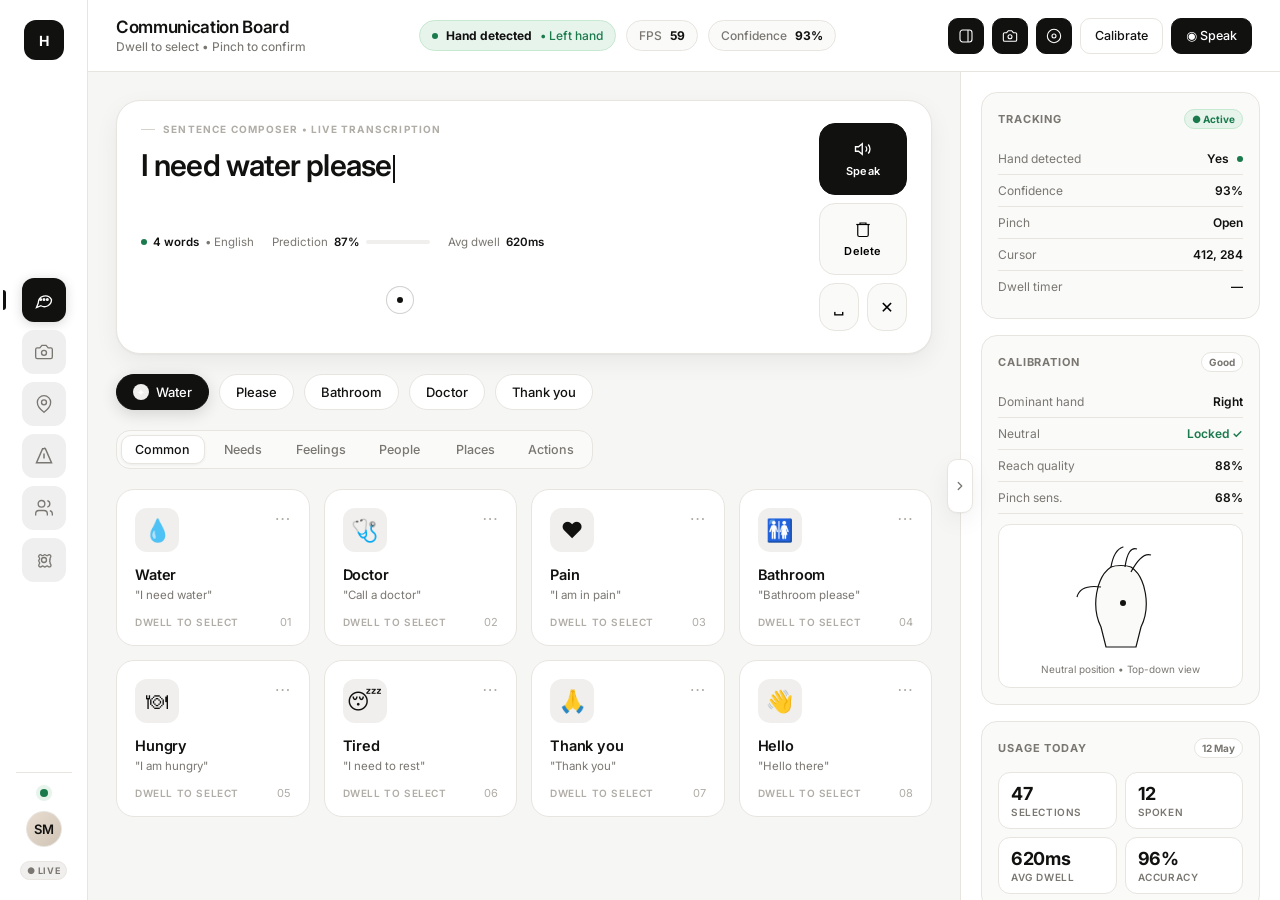
==== commit 458b27bb: "Make right inspector panel collapsible with smooth slide-in flyout animation and toggle button" ====
--- a/Index (3).html
+++ b/Index (3).html
@@ -75,9 +75,47 @@
 .icon-btn.active{background:var(--accent);color:white;border-color:var(--accent)}
 
 /* CONTENT */
-.content-area{flex:1;display:flex;overflow:hidden}
-.center{flex:1;overflow-y:auto;padding:28px;display:flex;flex-direction:column;gap:20px}
-.right{width:var(--right-w);background:var(--surface);border-left:1px solid var(--border);padding:20px;display:flex;flex-direction:column;gap:16px;overflow-y:auto;flex-shrink:0}
+.content-area{flex:1;display:flex;overflow:hidden;position:relative}
+.center{flex:1;overflow-y:auto;padding:28px;display:flex;flex-direction:column;gap:20px;min-width:0;transition:all .32s cubic-bezier(.2,.8,.2,1)}
+.right{width:var(--right-w);background:var(--surface);border-left:1px solid var(--border);padding:20px;display:flex;flex-direction:column;gap:16px;overflow-y:auto;flex-shrink:0;transition:margin-right .32s cubic-bezier(.2,.8,.2,1), opacity .25s ease, transform .32s cubic-bezier(.2,.8,.2,1);position:relative;z-index:10}
+.content-area.panel-collapsed .right{margin-right:calc(-1 * var(--right-w));opacity:0;pointer-events:none;transform:translateX(20px)}
+
+.panel-pull-tab{
+  position:absolute;
+  top:50%;
+  right:var(--right-w);
+  transform:translateY(-50%) translateX(50%);
+  width:26px;
+  height:54px;
+  background:var(--surface);
+  border:1px solid var(--border);
+  border-radius:10px;
+  display:flex;
+  align-items:center;
+  justify-content:center;
+  color:var(--text-2);
+  z-index:25;
+  box-shadow:var(--shadow);
+  transition:right .32s cubic-bezier(.2,.8,.2,1), transform .32s cubic-bezier(.2,.8,.2,1), background .18s, color .18s, border-color .18s;
+  cursor:none!important;
+}
+.panel-pull-tab:hover{
+  background:var(--accent-soft);
+  color:var(--text);
+  border-color:var(--border-strong);
+}
+.content-area.panel-collapsed .panel-pull-tab{
+  right:0;
+  transform:translateY(-50%) translateX(0);
+  border-radius:10px 0 0 10px;
+  border-right:none;
+}
+.panel-pull-tab svg{
+  transition:transform .32s cubic-bezier(.2,.8,.2,1);
+}
+.content-area.panel-collapsed .panel-pull-tab svg{
+  transform:rotate(180deg);
+}
 
 /* COMPOSER */
 .composer{background:var(--elevated);border:1px solid var(--border);border-radius:var(--r-24);padding:22px 24px;box-shadow:var(--shadow);display:flex;gap:20px}
@@ -251,6 +289,7 @@
         <div class="pill">Confidence <b id="confVal">94%</b></div>
       </div>
       <div class="header-right">
+        <button class="icon-btn active" id="panelToggle" title="Toggle Inspector Panel (Ctrl+B)"><svg width="16" height="16" viewBox="0 0 24 24" fill="none" stroke="currentColor" stroke-width="1.6"><rect x="3" y="3" width="18" height="18" rx="4" stroke="currentColor" stroke-width="1.6"/><path d="M15 3v18" stroke="currentColor" stroke-width="1.6"/></svg></button>
         <button class="icon-btn active" id="camToggle" title="Camera"><svg width="16" height="16" viewBox="0 0 24 24" fill="none" stroke="currentColor" stroke-width="1.6"><path d="M14.5 4h-5L7 7H4a2 2 0 0 0-2 2v9a2 2 0 0 0 2 2h16a2 2 0 0 0 2-2V9a2 2 0 0 0-2-2h-3l-2.5-3Z"/><circle cx="12" cy="13" r="3"/></svg></button>
         <button class="icon-btn active" id="cursorToggle" title="Cursor"><svg width="16" height="16" viewBox="0 0 24 24" fill="none" stroke="currentColor" stroke-width="1.6"><circle cx="12" cy="12" r="10"/><circle cx="12" cy="12" r="3"/></svg></button>
         <button class="h-btn" id="calibBtn">Calibrate</button>
@@ -259,6 +298,11 @@
     </header>
 
     <div class="content-area" id="contentArea">
+      <button class="panel-pull-tab" id="panelPullTab" title="Toggle Inspector Panel (Ctrl+B)" aria-label="Toggle Inspector Panel">
+        <svg width="14" height="14" viewBox="0 0 24 24" fill="none" stroke="currentColor" stroke-width="2.2" stroke-linecap="round" stroke-linejoin="round">
+          <polyline points="9 18 15 12 9 6"></polyline>
+        </svg>
+      </button>
       <!-- COMM -->
       <section class="center" id="page-comm">
         <div class="composer">
@@ -651,11 +695,19 @@
 function switchPage(name){
   activePage=name;
   Object.values(pages).forEach(p=>{ if(p) p.style.display='none'; p.classList.remove('active'); });
-  document.getElementById('contentArea').style.display=name==='comm'?'flex':'none';
+  const contentArea = document.getElementById('contentArea');
+  if(contentArea) contentArea.style.display='flex';
   if(pages[name]){ pages[name].style.display='flex'; pages[name].classList.add('active'); }
   document.querySelectorAll('.nav-item').forEach(n=>n.classList.toggle('active',n.dataset.page===name || (name==='emergency' && n.dataset.page==='emergency')));
-  document.getElementById('rightPanel').style.display=name==='comm'?'flex':'none';
-  document.getElementById('headerCenter').style.display=name==='comm'?'flex':'none';
+  const isComm = (name==='comm');
+  const rightPanel = document.getElementById('rightPanel');
+  const pullTab = document.getElementById('panelPullTab');
+  const pToggle = document.getElementById('panelToggle');
+  if(rightPanel) rightPanel.style.display=isComm?'flex':'none';
+  if(pullTab) pullTab.style.display=isComm?'flex':'none';
+  if(pToggle) pToggle.style.display=isComm?'grid':'none';
+  const headerCenter = document.getElementById('headerCenter');
+  if(headerCenter) headerCenter.style.display=isComm?'flex':'none';
   const titles={comm:['Communication Board','Dwell to select • Pinch to confirm'],camera:['Camera & Tracking','21-point hand model'],calib:['Calibration','5 steps • ~90 seconds'],profiles:['Profiles','Personal settings'],settings:['Settings','Accessibility & tracking'],emergency:['Emergency Mode','Calm focused actions']};
   document.getElementById('pageTitle').textContent=titles[name][0];
   document.getElementById('pageSub').textContent=titles[name][1];
@@ -667,6 +719,39 @@
     switchPage(btn.dataset.page);
   });
 });
+
+// Sidebar Slide Toggle
+let isPanelOpen = true;
+const contentAreaEl = document.getElementById('contentArea');
+const panelToggleEl = document.getElementById('panelToggle');
+const panelPullTabEl = document.getElementById('panelPullTab');
+
+function toggleRightPanel(forceState){
+  if (typeof forceState === 'boolean') {
+    isPanelOpen = forceState;
+  } else {
+    isPanelOpen = !isPanelOpen;
+  }
+  if (contentAreaEl) {
+    contentAreaEl.classList.toggle('panel-collapsed', !isPanelOpen);
+  }
+  if (panelToggleEl) {
+    panelToggleEl.classList.toggle('active', isPanelOpen);
+  }
+}
+
+panelToggleEl?.addEventListener('click', () => toggleRightPanel());
+panelPullTabEl?.addEventListener('click', () => toggleRightPanel());
+panelPullTabEl?.addEventListener('mouseenter', () => vCursor?.classList.add('hovering'));
+panelPullTabEl?.addEventListener('mouseleave', () => { vCursor?.classList.remove('hovering'); cancelDwell(); });
+
+window.addEventListener('keydown', (e) => {
+  if ((e.ctrlKey && e.key.toLowerCase() === 'b') || (e.key === '\\' && !e.target.matches('input, textarea, select'))) {
+    e.preventDefault();
+    toggleRightPanel();
+  }
+});
+
 document.getElementById('calibBtn').addEventListener('click',()=>switchPage('calib'));
 
 // Camera mock
